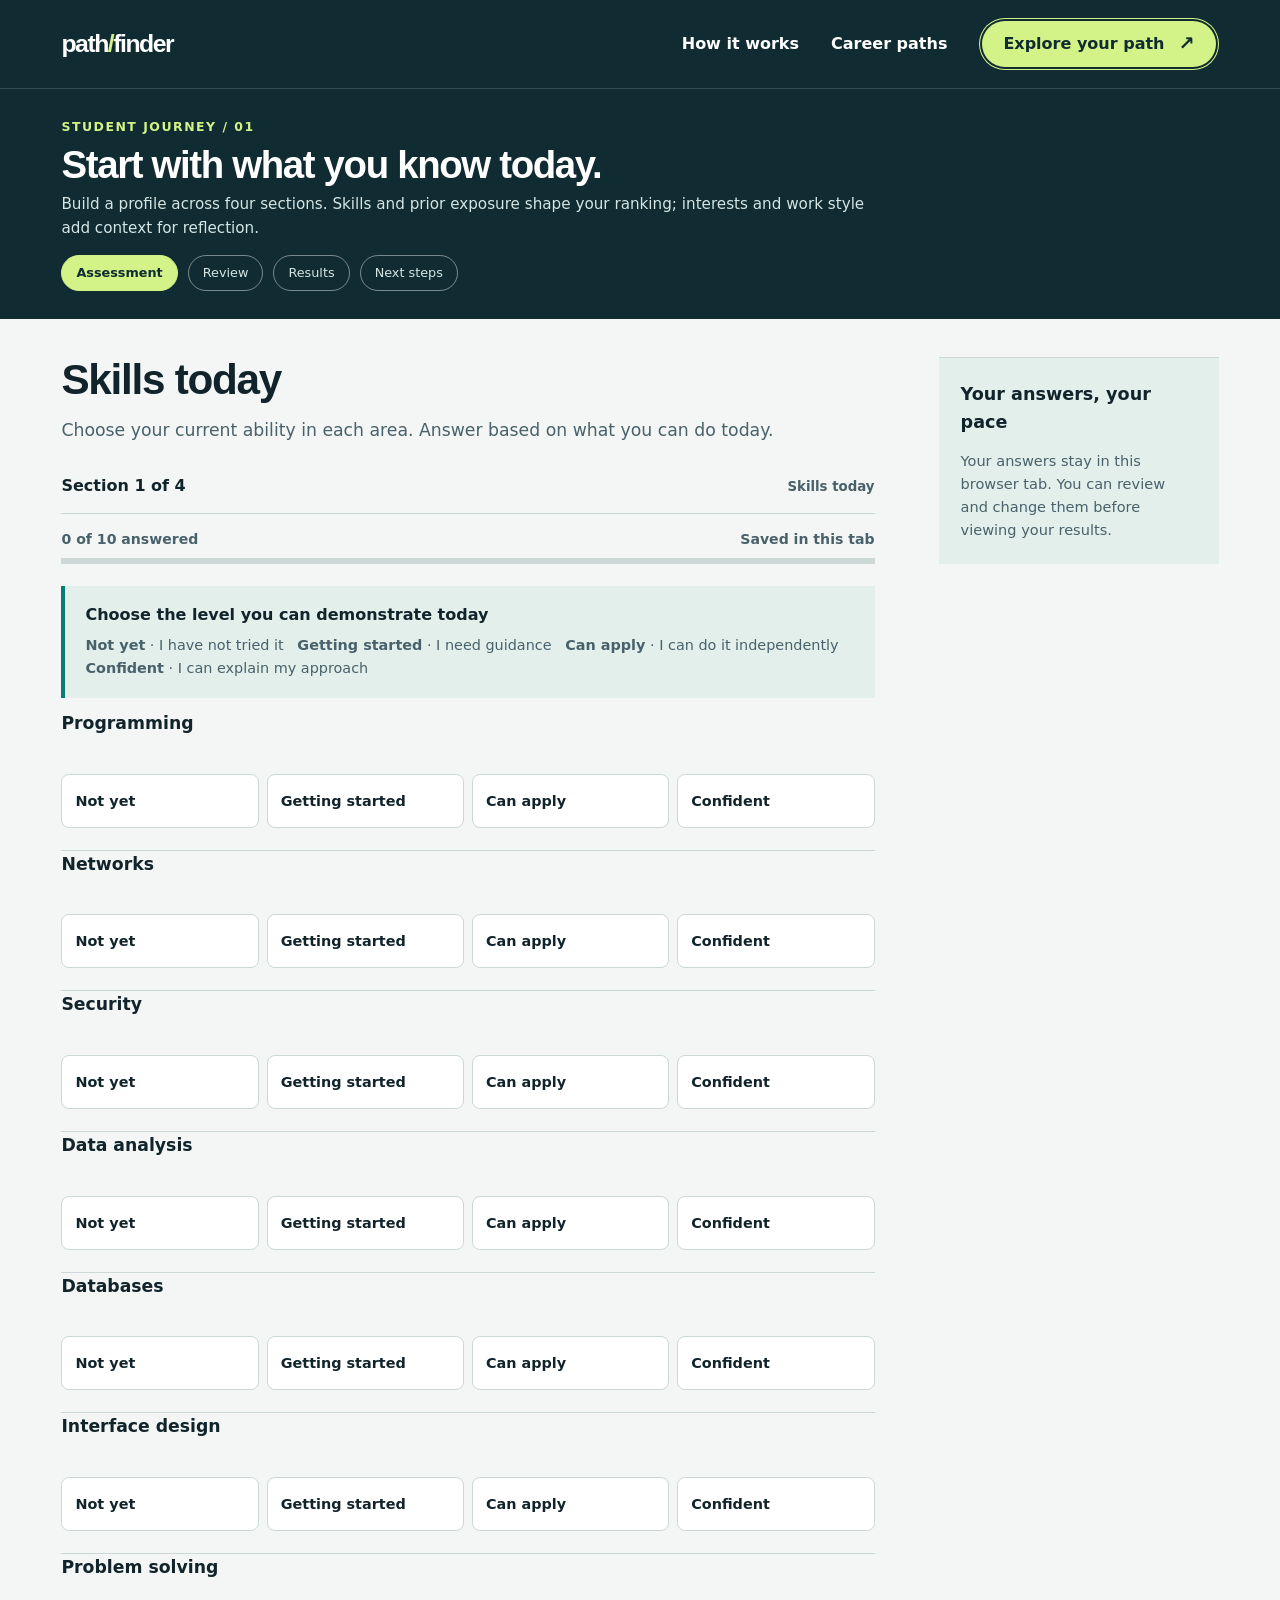
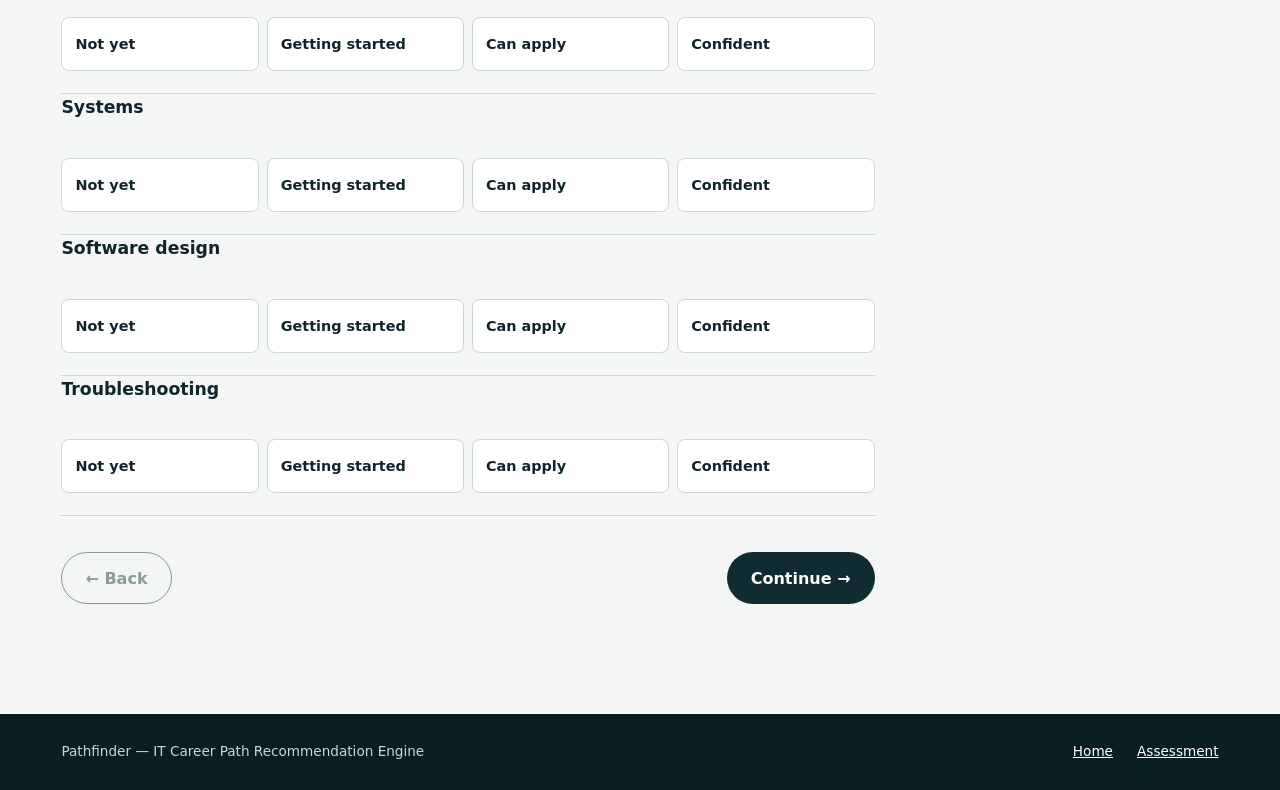
==== assessment.html @ 277f044f "Publish Pathfinder student website" ====
<!doctype html><html lang="en"><head><meta charset="utf-8"><meta name="viewport" content="width=device-width, initial-scale=1"><meta name="theme-color" content="#102b31"><title>Assessment — Pathfinder</title><link rel="stylesheet" href="student.css"></head><body data-page="assessment"><a class="skip" href="#main">Skip to content</a><header class="site-header"><nav class="nav container" aria-label="Main navigation"><a class="brand" href="index.html">path<span class="brand-mark">/</span>finder</a><button class="nav-toggle" type="button" aria-expanded="false" aria-controls="nav-links">Menu</button><div class="nav-links" id="nav-links"><a href="index.html#approach">How it works</a><a href="index.html#pathways">Career paths</a><a class="button button-primary" href="assessment.html" aria-current="page">Explore your path <span class="arrow" aria-hidden="true">↗</span></a></div></nav></header><main id="main"><section class="flow-top"><div class="container"><span class="flow-label">Student journey / 01</span><h1>Start with what you know today.</h1><p>Build a profile across four sections. Skills and prior exposure shape your ranking; interests and work style add context for reflection.</p><div class="flow-nav" aria-label="Progress"><span class="active">Assessment</span><span>Review</span><span>Results</span><span>Next steps</span></div></div></section><div class="container layout"><section class="main-panel" aria-labelledby="page-heading"><h2 class="page-title" id="page-heading">Your assessment</h2><p class="lede" id="step-lead"></p><div id="assessment-content"></div></section><aside class="sidebar"><h2>Your answers, your pace</h2><p>Your answers stay in this browser tab. You can review and change them before viewing your results.</p></aside></div></main><footer class="footer"><div class="container footer-bottom"><span>Pathfinder — IT Career Path Recommendation Engine</span><div class="footer-links"><a href="index.html">Home</a><a href="assessment.html">Assessment</a></div></div></footer><script src="student.js" defer></script></body></html>
---- student.css ----
:root{--ink:#12242b;--dark:#102b31;--paper:#f3f6f5;--white:#fff;--teal:#087b72;--teal-dark:#07584f;--muted:#49616a;--line:#cbd8d6;--pale:#e2efeb;--lime:#d3f287;--error:#a62f35;--gutter:clamp(20px,5vw,76px)}
*{box-sizing:border-box}html{scroll-behavior:smooth}body{margin:0;background:var(--paper);color:var(--ink);font:16px/1.6 system-ui,-apple-system,"Segoe UI",sans-serif}button,input{font:inherit}a{color:inherit}button{cursor:pointer}::selection{background:var(--lime);color:var(--dark)}:focus-visible{outline:3px solid var(--teal);outline-offset:3px}.skip{position:absolute;top:-70px;left:12px;background:var(--lime);padding:10px;z-index:10}.skip:focus{top:12px}.container{width:min(100% - 2*var(--gutter),1200px);margin:auto}.site-header{background:var(--dark);color:white}.nav{min-height:82px;display:flex;align-items:center;justify-content:space-between;gap:20px}.brand{font:850 1.55rem/1 "Avenir Next","Trebuchet MS",sans-serif;letter-spacing:-.035em;text-decoration:none}.brand span{color:var(--lime)}.nav-links{display:flex;align-items:center;gap:24px}.nav-links a{text-decoration:none;font-weight:700}.nav-links a:hover{text-decoration:underline;text-underline-offset:5px}.nav-toggle{display:none;background:none;border:1px solid #fff8;color:white;padding:10px 14px;border-radius:8px}.button{display:inline-flex;align-items:center;justify-content:center;gap:14px;min-height:52px;padding:12px 23px;border:1px solid transparent;border-radius:100px;text-decoration:none;font-weight:800;line-height:1.2}.button-primary{background:var(--lime);color:var(--dark)}.button-dark{background:var(--dark);color:white}.button-outline{background:transparent;border-color:var(--dark);color:var(--dark)}.button:disabled{opacity:.45;cursor:not-allowed}.flow-top{background:var(--dark);color:white;padding:60px 0 84px}.flow-top h1{font:800 clamp(2.7rem,5.5vw,5.4rem)/1.02 "Avenir Next","Trebuchet MS",sans-serif;letter-spacing:-.035em;max-width:900px;margin:0 0 20px;text-wrap:balance}.flow-top p{color:#d4e5e4;max-width:66ch;font-size:1.15rem;margin:0}.flow-label{display:inline-block;color:var(--lime);font-size:.78rem;font-weight:800;letter-spacing:.12em;text-transform:uppercase;margin-bottom:20px}.flow-nav{display:flex;gap:10px;flex-wrap:wrap;margin-top:34px}.flow-nav span,.flow-nav a{font-size:.8rem;text-decoration:none;border:1px solid #ffffff70;padding:7px 14px;border-radius:100px;color:#d4e5e4}.flow-nav .active{background:var(--lime);border-color:var(--lime);color:var(--dark);font-weight:800}.layout{display:grid;grid-template-columns:minmax(0,1fr) 280px;gap:clamp(30px,5vw,72px);padding:66px 0 110px}.main-panel{min-width:0}.sidebar{align-self:start;position:sticky;top:24px;border-top:1px solid var(--line);padding:22px;background:var(--pale)}.sidebar h2{font-size:1.1rem;margin:0 0 12px}.sidebar p{font-size:.91rem;color:var(--muted);margin:0}.page-title{font:800 clamp(2rem,3.3vw,3.4rem)/1.08 "Avenir Next","Trebuchet MS",sans-serif;letter-spacing:-.03em;margin:0 0 14px}.lede{color:var(--muted);font-size:1.08rem;max-width:68ch;margin:0 0 32px}.section-head{display:flex;align-items:baseline;justify-content:space-between;gap:20px;border-bottom:1px solid var(--line);padding-bottom:15px;margin:42px 0 20px}.section-head h2{font-size:1.55rem;line-height:1.2;margin:0}.section-head small{color:var(--muted);font-weight:700}.question{border:0;border-bottom:1px solid var(--line);padding:22px 0;margin:0}.question legend{font-weight:800;font-size:1.08rem;padding:0 0 14px}.choices{display:grid;grid-template-columns:repeat(4,minmax(0,1fr));gap:8px}.choices.two{grid-template-columns:repeat(2,minmax(0,1fr))}.choice{position:relative}.choice input{position:absolute;opacity:0;inset:0}.choice span{display:flex;align-items:center;min-height:54px;padding:10px 13px;background:white;border:1px solid var(--line);border-radius:8px;font-size:.9rem;font-weight:700;line-height:1.25}.choice input:checked+span{background:var(--pale);border:2px solid var(--teal-dark);padding:9px 12px}.choice input:focus-visible+span{outline:3px solid var(--teal);outline-offset:2px}.choice:hover span{border-color:var(--teal)}.check-list{display:grid;gap:8px}.check-list .choice span{min-height:58px}.actions{display:flex;justify-content:space-between;align-items:center;gap:12px;flex-wrap:wrap;margin-top:36px}.error{color:var(--error);font-weight:750;margin-top:20px}.error[hidden],[hidden]{display:none!important}.review-list{display:grid;grid-template-columns:1fr 1fr;gap:12px}.review-block,.card{background:white;padding:26px;border:1px solid var(--line)}.review-block h3,.card h3{font-size:1.28rem;margin:0 0 12px}.review-block p,.card p{color:var(--muted);margin:0}.review-block a{color:var(--teal-dark);font-weight:800;text-underline-offset:3px}.review-block ul{margin:0;padding-left:20px;color:var(--muted)}.notice{background:var(--pale);padding:18px 22px;margin:24px 0;color:var(--ink)}.notice p{margin:0}.result-hero{background:var(--dark);color:white;padding:clamp(28px,5vw,54px);margin-bottom:12px}.result-hero small{color:var(--lime);font-weight:800;text-transform:uppercase;letter-spacing:.1em}.result-hero h2{font:800 clamp(2.5rem,5vw,4.8rem)/1.05 "Avenir Next","Trebuchet MS",sans-serif;letter-spacing:-.035em;margin:16px 0}.result-hero p{color:#d4e5e4;max-width:58ch}.result-grid{display:grid;grid-template-columns:1fr 1fr;gap:12px}.rank-row{display:grid;grid-template-columns:1fr auto;gap:12px;padding:15px 0;border-bottom:1px solid var(--line)}.rank-row:last-child{border:0}.rank-row strong{display:block}.rank-row small{color:var(--muted)}.rank-bar{grid-column:1/-1;height:7px;background:var(--pale)}.rank-bar i{display:block;height:100%;background:var(--teal);width:var(--w)}.tag{font-size:.75rem;font-weight:850;text-transform:uppercase;letter-spacing:.08em;color:var(--teal-dark)}.tag.gap{color:#9c3f27}.tag.partial{color:#775b13}.step-list{counter-reset:steps;list-style:none;padding:0;margin:0}.step-list li{counter-increment:steps;display:grid;grid-template-columns:32px 1fr;gap:14px;padding:16px 0;border-bottom:1px solid var(--line)}.step-list li:before{content:counter(steps,decimal-leading-zero);color:var(--teal-dark);font-weight:850}.path-tabs{display:flex;gap:8px;flex-wrap:wrap;margin:0 0 22px}.path-tabs button{border:1px solid var(--line);background:white;color:var(--ink);border-radius:100px;padding:9px 15px;font-weight:750}.path-tabs button[aria-pressed=true]{background:var(--dark);color:white}.footer{background:#091e23;color:#c5d9d7;padding:34px 0;font-size:.85rem}.footer .container{display:flex;justify-content:space-between;gap:20px;flex-wrap:wrap}.footer a{color:white}
@media(max-width:900px){.layout{grid-template-columns:1fr}.sidebar{position:static}.choices{grid-template-columns:repeat(2,minmax(0,1fr))}}
@media(max-width:650px){.nav-toggle{display:block}.nav-links{display:none;position:absolute;z-index:5;top:70px;left:0;right:0;background:var(--dark);padding:20px var(--gutter);flex-direction:column;align-items:stretch}.nav-links.open{display:flex}.flow-top{padding:48px 0 60px}.layout{padding:40px 0 70px}.review-list,.result-grid{grid-template-columns:1fr}.actions .button{width:100%}.choices,.choices.two{grid-template-columns:1fr}}
@media(prefers-reduced-motion:reduce){html{scroll-behavior:auto}}
.flow-top{padding:36px 0 42px}.flow-top h1{font-size:clamp(2.5rem,4vw,3.8rem);max-width:1000px;margin-bottom:10px}.flow-top p{font-size:1rem;max-width:76ch}.flow-label{margin-bottom:12px}.flow-nav{margin-top:20px}.layout{padding-top:48px}
@media(max-width:650px){.flow-top{padding:32px 0 38px}.flow-top h1{font-size:2.45rem}.layout{padding-top:34px}}
.flow-top{padding:24px 0 28px}.flow-top h1{font-size:clamp(2rem,3vw,2.9rem);margin-bottom:8px}.flow-label{margin-bottom:8px}.flow-nav{margin-top:14px}.flow-top p{font-size:.95rem;max-width:85ch}.layout{padding-top:38px}
.answer-status{display:flex;justify-content:space-between;gap:16px;flex-wrap:wrap;font-size:.88rem;font-weight:750;color:var(--muted);margin:0 0 8px}.answer-track{height:6px;background:var(--line);margin-bottom:22px;overflow:hidden}.answer-track>div{height:100%;width:0;background:var(--teal);}
.evidence-list{list-style:none;margin:0;padding:0}.evidence-item{display:grid;grid-template-columns:34px 1fr;gap:14px;padding:18px 0;border-bottom:1px solid var(--line)}.evidence-item:last-child{border:0}.evidence-number{color:var(--teal-dark);font-weight:850}.evidence-item h4{font-size:1.08rem;line-height:1.3;margin:0 0 5px}.evidence-item p{margin:0 0 5px;color:var(--ink);font-size:.9rem}.evidence-item small{color:var(--muted)}.card.wide{grid-column:1/-1;background:var(--pale);border:0}.card.wide h3{font-size:1.5rem;line-height:1.3;margin:12px 0}
@media(max-width:650px){.flow-top{padding:20px 0 24px}.flow-top h1{font-size:2rem}.flow-top p{font-size:.9rem}.layout{padding-top:28px}.flow-nav{gap:6px}.flow-nav span,.flow-nav a{font-size:.74rem;padding:6px 10px}.card.wide{grid-column:auto}}

/* Shared Pathfinder shell: match the landing page across the student journey. */
:root{--gutter:clamp(20px,4.8vw,76px);--ease:cubic-bezier(.2,.8,.2,1)}
html{scrollbar-color:#7b9d96 var(--paper)}
body{font-family:"Segoe UI Variable","Avenir Next",system-ui,sans-serif;-webkit-font-smoothing:antialiased}
button,a{touch-action:manipulation}
.nav.container,.footer .container{width:min(100% - 2*var(--gutter),1440px)}
.site-header{border-bottom:1px solid #ffffff26}
.nav{min-height:88px}
.brand{font-weight:850;letter-spacing:-.06em}
.brand-mark{color:var(--lime)}
.nav-links{gap:32px}
.nav-links a:not(.button){font-weight:650}
.nav-links a:not(.button):hover{text-underline-offset:6px}
.nav-links .button{font-weight:750}
.nav-links .button[aria-current=page]{box-shadow:inset 0 0 0 2px var(--dark)}
.button{transition:transform .22s var(--ease),background .22s var(--ease),border-color .22s var(--ease)}
.button:hover:not(:disabled){transform:translateY(-3px)}
.button-primary:hover{background:#e1faa9}
.button-dark:hover{background:#174249}
.button-outline:hover{background:#e7f0ed}
.arrow{font-size:1.2em;line-height:1}
.footer{padding:72px 0 28px}
.footer-inner{display:flex;align-items:end;justify-content:space-between;gap:32px}
.footer-inner h2{font:800 clamp(2.4rem,4.6vw,4.7rem)/1.04 "Avenir Next","Trebuchet MS",sans-serif;letter-spacing:-.035em;margin:0 0 14px}
.footer-inner p{color:#c5d9d7;max-width:52ch;margin:0}
.footer-bottom{border-top:1px solid #ffffff40;margin-top:70px;padding-top:24px;color:#c5d9d7}
.footer-bottom a{color:white}
.footer .button-primary{color:var(--dark)}
@media(max-width:650px){.nav-links{top:88px;gap:20px}.nav-links .button{align-self:start}.footer{padding-top:52px}.footer-inner{align-items:start;flex-direction:column}.footer-bottom{margin-top:52px}}

/* Assessment clarity and error recovery. */
.scale-guide{background:var(--pale);border-left:4px solid var(--teal);padding:18px 20px;margin-bottom:12px}
.assessment-section-head{margin:18px 0 14px}
.assessment-section-head h2{font-size:1rem}
.scale-guide strong{display:block;line-height:1.35}
.scale-guide p{margin:8px 0 0;color:var(--muted);font-size:.9rem}
.question.needs-answer{border-left:3px solid var(--error);padding-left:14px}
.question-error{color:var(--error);font-size:.88rem;font-weight:750;margin:10px 0 0}
.skill-summary{margin:0 0 18px}
.skill-summary>div{display:flex;justify-content:space-between;align-items:baseline;gap:16px;padding:8px 0;border-bottom:1px solid var(--line)}
.skill-summary dt{font-weight:700}.skill-summary dd{margin:0;color:var(--muted);text-align:right}

/* Put the comparison and its evidence in the first results viewport. */
.result-hero-compact{padding:26px 30px}
.result-hero-compact h2{font-size:clamp(2rem,3.4vw,3.5rem);margin:7px 0 6px}
.result-hero-compact p{margin:0}
.results-ranking{grid-row:span 1}
.score-key{font-size:.9rem;line-height:1.5;margin-bottom:8px!important}
.evidence-title{display:flex;justify-content:space-between;align-items:baseline;gap:12px}
.evidence-title strong{color:var(--teal-dark);font-size:1.1rem;white-space:nowrap}
.evidence-title strong span{font-size:.72rem;color:var(--muted)}
.context-heading{font-size:1.05rem!important;border-top:1px solid var(--line);padding-top:20px;margin-top:24px!important}
.context-line{margin-top:12px!important}
.restart-confirm{display:flex;align-items:center;gap:10px;flex-wrap:wrap;border:1px solid var(--line);background:white;padding:18px;margin-top:14px}
.restart-confirm p{flex-basis:100%;margin:0 0 4px}
.footer{padding:27px 0}
.footer-bottom{border-top:0;margin-top:0;padding-top:0;align-items:center}
.footer-links{display:flex;gap:24px}

@media(max-width:650px){
  .scale-guide{padding:13px 16px}
  .choices,.choices.two{grid-template-columns:repeat(2,minmax(0,1fr))}
  .question{padding:18px 0}
  .choice span{min-height:48px}
  .result-hero-compact{padding:23px}
  .result-hero-compact h2{font-size:2rem}
  .restart-confirm .button{width:100%}
  .footer{padding:24px 0}
  .footer-bottom{margin-top:0}
}
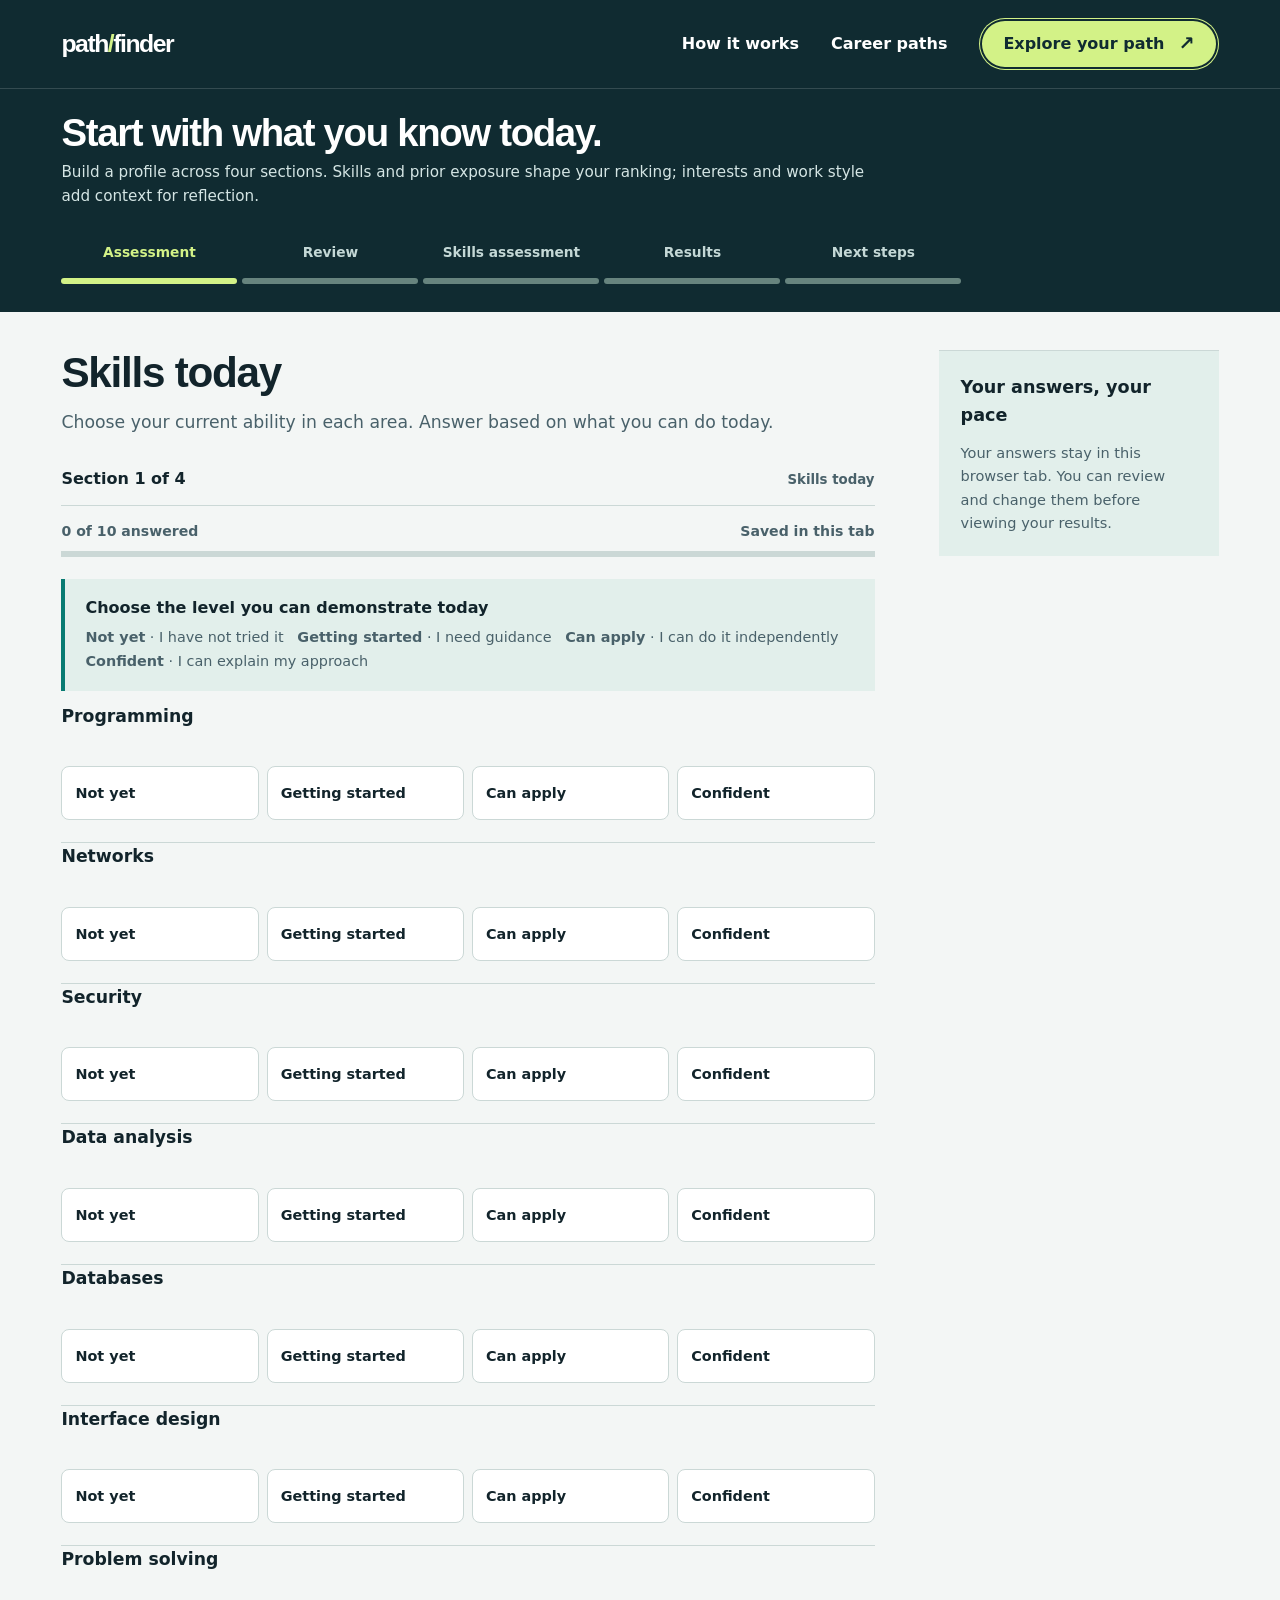
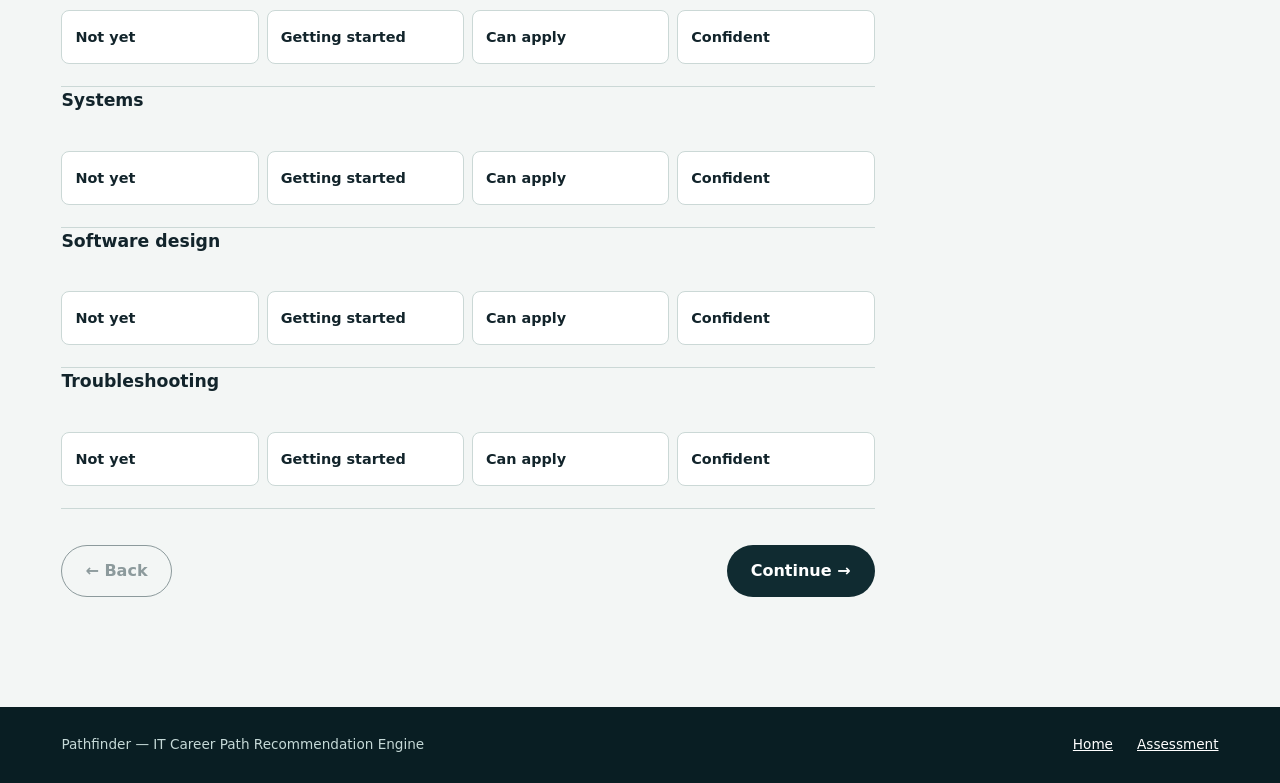
==== commit e41fa851: "feat: publish Pathfinder skills assessment website" ====
--- a/assessment.html
+++ b/assessment.html
@@ -1,3 +1,3 @@
-<!doctype html><html lang="en"><head><meta charset="utf-8"><meta name="viewport" content="width=device-width, initial-scale=1"><meta name="theme-color" content="#102b31"><title>Assessment — Pathfinder</title><link rel="stylesheet" href="student.css"></head><body data-page="assessment"><a class="skip" href="#main">Skip to content</a><header class="site-header"><nav class="nav container" aria-label="Main navigation"><a class="brand" href="index.html">path<span class="brand-mark">/</span>finder</a><button class="nav-toggle" type="button" aria-expanded="false" aria-controls="nav-links">Menu</button><div class="nav-links" id="nav-links"><a href="index.html#approach">How it works</a><a href="index.html#pathways">Career paths</a><a class="button button-primary" href="assessment.html" aria-current="page">Explore your path <span class="arrow" aria-hidden="true">↗</span></a></div></nav></header><main id="main"><section class="flow-top"><div class="container"><span class="flow-label">Student journey / 01</span><h1>Start with what you know today.</h1><p>Build a profile across four sections. Skills and prior exposure shape your ranking; interests and work style add context for reflection.</p><div class="flow-nav" aria-label="Progress"><span class="active">Assessment</span><span>Review</span><span>Results</span><span>Next steps</span></div></div></section><div class="container layout"><section class="main-panel" aria-labelledby="page-heading"><h2 class="page-title" id="page-heading">Your assessment</h2><p class="lede" id="step-lead"></p><div id="assessment-content"></div></section><aside class="sidebar"><h2>Your answers, your pace</h2><p>Your answers stay in this browser tab. You can review and change them before viewing your results.</p></aside></div></main><footer class="footer"><div class="container footer-bottom"><span>Pathfinder — IT Career Path Recommendation Engine</span><div class="footer-links"><a href="index.html">Home</a><a href="assessment.html">Assessment</a></div></div></footer><script src="student.js" defer></script></body></html>
+<!doctype html><html lang="en"><head><meta charset="utf-8"><meta name="viewport" content="width=device-width, initial-scale=1"><meta name="theme-color" content="#102b31"><title>Assessment — Pathfinder</title><link rel="stylesheet" href="student.css"></head><body data-page="assessment"><a class="skip" href="#main">Skip to content</a><header class="site-header"><nav class="nav container" aria-label="Main navigation"><a class="brand" href="index.html">path<span class="brand-mark">/</span>finder</a><button class="nav-toggle" type="button" aria-expanded="false" aria-controls="nav-links">Menu</button><div class="nav-links" id="nav-links"><a href="index.html#approach">How it works</a><a href="index.html#pathways">Career paths</a><a class="button button-primary" href="assessment.html" aria-current="page">Explore your path <span class="arrow" aria-hidden="true">↗</span></a></div></nav></header><main id="main"><section class="flow-top"><div class="container"><h1>Start with what you know today.</h1><p>Build a profile across four sections. Skills and prior exposure shape your ranking; interests and work style add context for reflection.</p><div class="flow-nav" aria-label="Progress"><span class="active">Assessment</span><span>Review</span><span>Results</span><span>Next steps</span></div></div></section><div class="container layout"><section class="main-panel" aria-labelledby="page-heading"><h2 class="page-title" id="page-heading">Your assessment</h2><p class="lede" id="step-lead"></p><div id="assessment-content"></div></section><aside class="sidebar"><h2>Your answers, your pace</h2><p>Your answers stay in this browser tab. You can review and change them before viewing your results.</p></aside></div></main><footer class="footer"><div class="container footer-bottom"><span>Pathfinder — IT Career Path Recommendation Engine</span><div class="footer-links"><a href="index.html">Home</a><a href="assessment.html">Assessment</a></div></div></footer><script src="student.js" defer></script></body></html>
 
 
--- a/student.css
+++ b/student.css
@@ -68,6 +68,17 @@
 .footer{padding:27px 0}
 .footer-bottom{border-top:0;margin-top:0;padding-top:0;align-items:center}
 .footer-links{display:flex;gap:24px}
+.skill-evidence{margin-top:18px}.skill-evidence p{margin:0 0 10px;color:var(--muted)}.skill-evidence a{color:var(--teal-dark);font-weight:800;text-underline-offset:3px}
+
+/* A labeled five-segment progress bar shared by every student page. */
+.flow-nav{display:grid;grid-template-columns:repeat(5,minmax(0,1fr));gap:5px;max-width:900px;margin-top:22px}
+.flow-nav span,.flow-nav a{position:relative;display:flex;align-items:center;justify-content:center;min-height:53px;padding:7px 10px 18px;border:0;border-radius:0;background:transparent;color:#c4d8d6;font-size:.86rem;font-weight:700;line-height:1.2;text-align:center;white-space:nowrap}
+.flow-nav span::after,.flow-nav a::after{content:"";position:absolute;right:0;bottom:0;left:0;height:6px;border-radius:4px;background:#67847e}
+.flow-nav .completed::after,.flow-nav .active::after{background:var(--lime)}
+.flow-nav a:hover{background:#ffffff12;color:white}
+.flow-nav .active{background:transparent;border:0;border-radius:0;color:var(--lime);font-weight:850}
+.flow-nav a:focus-visible{outline:3px solid var(--lime);outline-offset:-3px}
+@media(max-width:650px){.flow-nav{display:flex;flex-wrap:nowrap;overflow-x:auto;max-width:100%;scrollbar-color:#a0b7b2 transparent;scroll-snap-type:x proximity}.flow-nav span,.flow-nav a{flex:0 0 120px;scroll-snap-align:center}}
 
 @media(max-width:650px){
   .scale-guide{padding:13px 16px}
